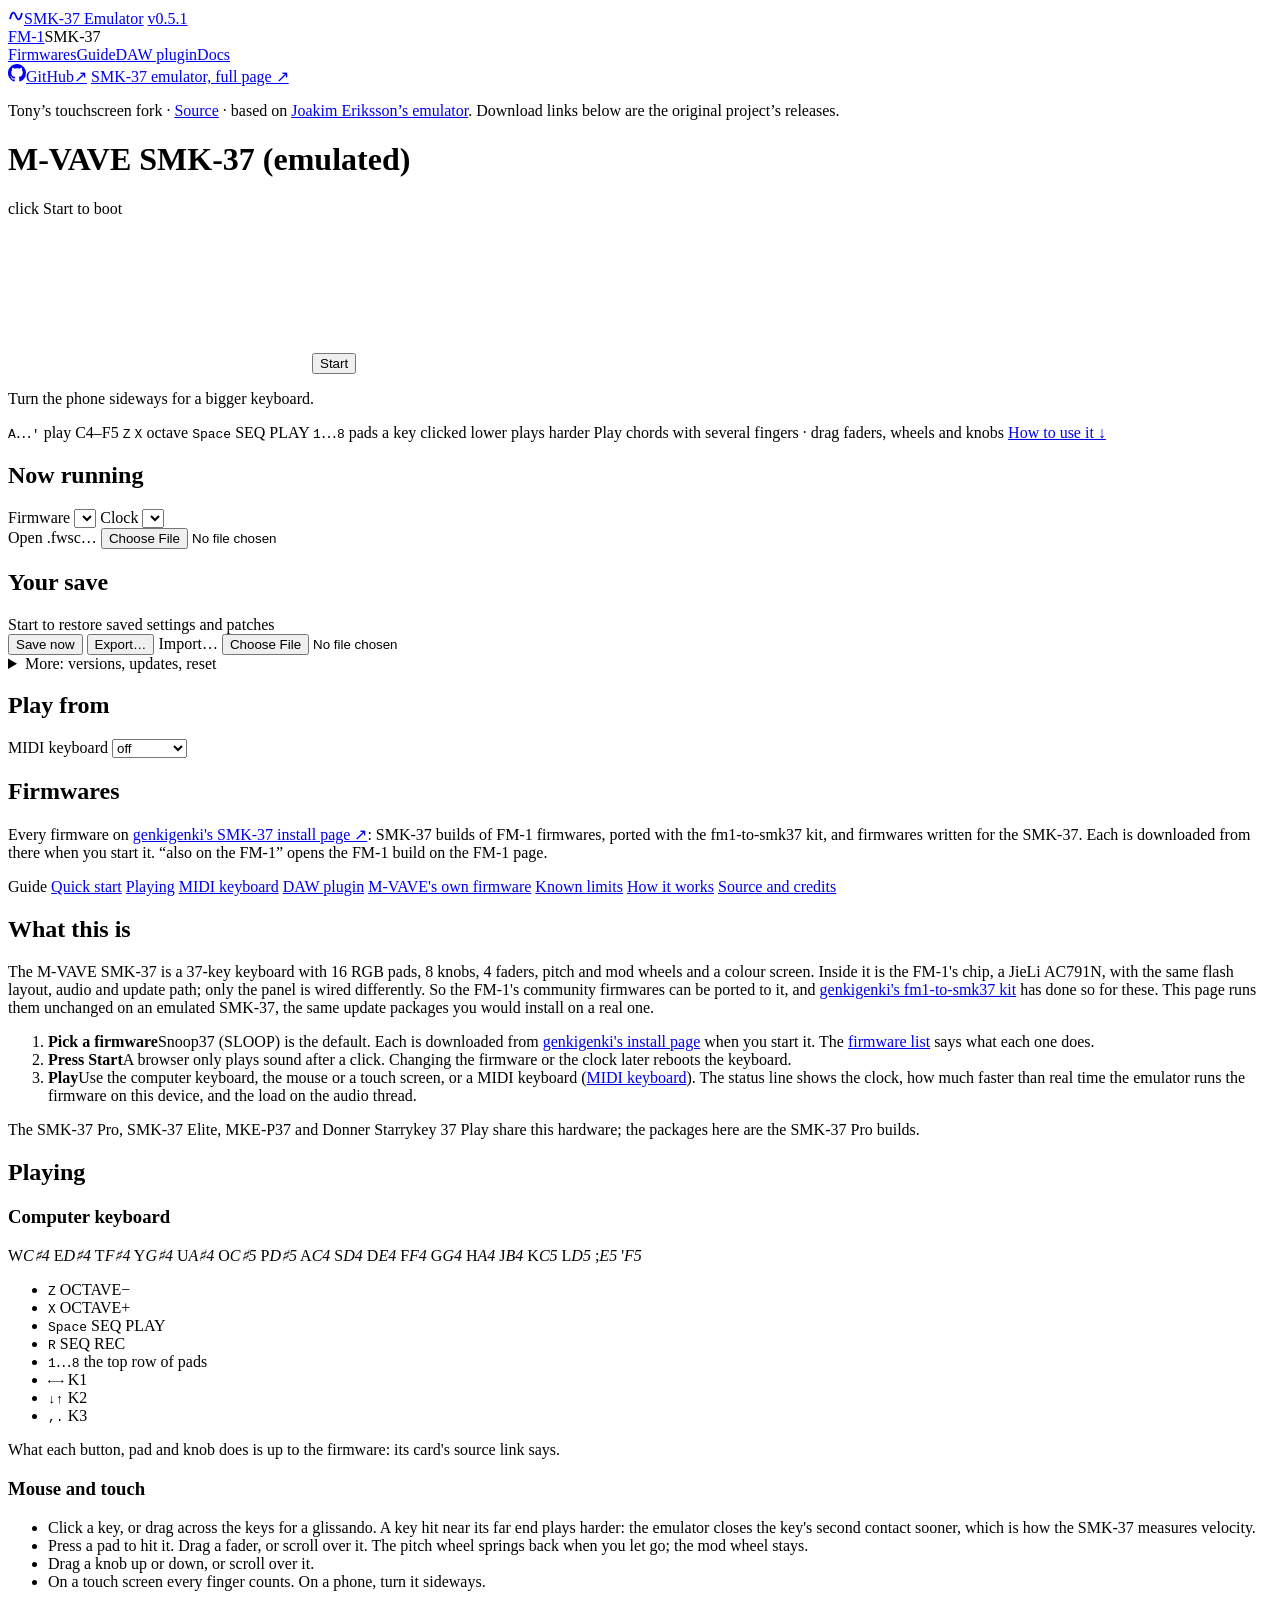
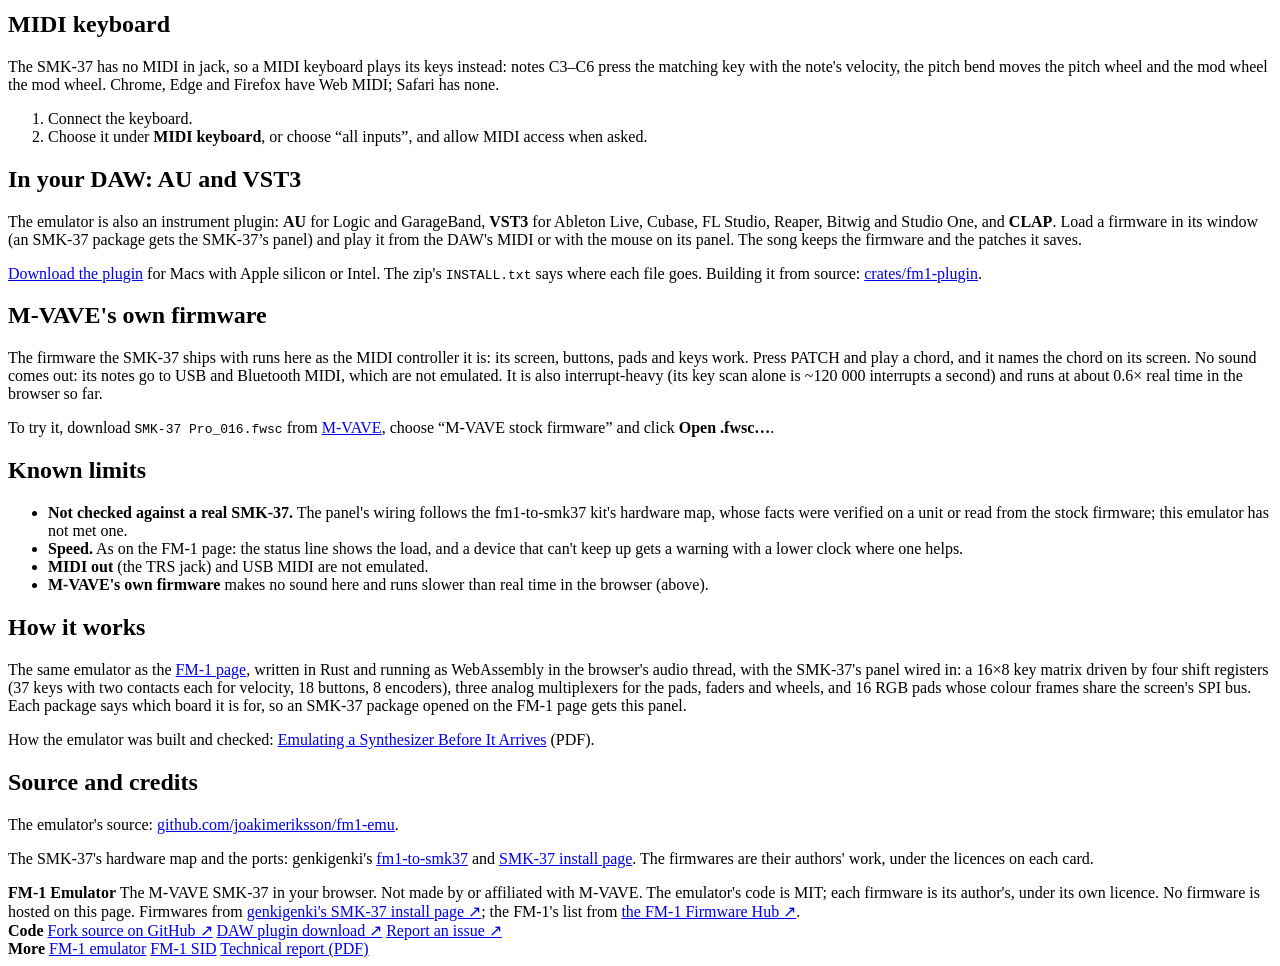
==== web/smk37/index.html @ 3d10736e "Fix browser touch ownership and publish fm1-emu-touch with Pages" ====
<!doctype html>
<html lang="en" data-device="smk37">
<head>
<meta charset="utf-8">
<meta name="viewport" content="width=device-width, initial-scale=1, viewport-fit=cover">
<title>SMK-37 Emulator</title>
<meta name="description" content="The M-VAVE SMK-37 keyboard emulated in the browser, running the community firmwares ported to it from the FM-1: the same chip, its keys, pads, faders, wheels and screen in WebAssembly.">
<meta property="og:type" content="website">
<meta property="og:title" content="SMK-37 Emulator">
<meta property="og:description" content="The M-VAVE SMK-37 keyboard emulated in the browser, running the community firmwares ported to it from the FM-1: the same chip, its keys, pads, faders, wheels and screen in WebAssembly.">
<meta property="og:url" content="https://t0nyz0.github.io/fm1-emu-touch/smk37/">
<meta property="og:image" content="https://t0nyz0.github.io/fm1-emu-touch/smk37/og.png">
<meta property="og:image:width" content="1280">
<meta property="og:image:height" content="640">
<meta property="og:image:alt" content="The emulated SMK-37 with its 37 keys, 16 RGB pads, faders and wheels, running a community firmware">
<meta name="twitter:card" content="summary_large_image">
<link rel="icon" href="data:,">
<link rel="stylesheet" href="style.css">
<script>if (new URLSearchParams(location.search).get("embed") === "1") document.documentElement.setAttribute("data-embed", "");</script>
</head>
<body>
<header class="site">
  <div class="wrap">
    <a class="brand" href="../"><span class="logo" aria-hidden="true"><svg width="16" height="16" viewBox="0 0 16 16" fill="none" stroke="currentColor" stroke-width="1.8"><path d="M2 11C4 3 6 3 8 8s4 5 6-3"/></svg></span>SMK-37 Emulator</a>
    <!-- release:pill --><a class="ver" href="https://github.com/joakimeriksson/fm1-emu/releases/tag/v0.5.1" title="Release notes and downloads for 0.5.1">v0.5.1</a><!-- /release:pill -->
    <nav class="devices" aria-label="Device"><a href="../">FM-1</a><span aria-current="page">SMK-37</span></nav>
    <nav class="sitenav" aria-label="Site">
      <a href="#firmwares">Firmwares</a><a href="#guide">Guide</a><a href="#plugin">DAW plugin</a><a href="https://github.com/t0nyz0/fm1-emu-touch/blob/macos-direct-touch/README.md">Docs</a>
    </nav>
    <a class="gh" href="https://github.com/t0nyz0/fm1-emu-touch/tree/macos-direct-touch" aria-label="Source code on GitHub"><svg width="18" height="18" viewBox="0 0 16 16" fill="currentColor" aria-hidden="true"><path d="M8 0C3.58 0 0 3.58 0 8c0 3.54 2.29 6.53 5.47 7.59.4.07.55-.17.55-.38 0-.19-.01-.82-.01-1.49-2.01.37-2.53-.49-2.69-.94-.09-.23-.48-.94-.82-1.13-.28-.15-.68-.52-.01-.53.63-.01 1.08.58 1.23.82.72 1.21 1.87.87 2.33.66.07-.52.28-.87.51-1.07-1.78-.2-3.64-.89-3.64-3.95 0-.87.31-1.59.82-2.15-.08-.2-.36-1.02.08-2.12 0 0 .67-.21 2.2.82.64-.18 1.32-.27 2-.27.68 0 1.36.09 2 .27 1.53-1.04 2.2-.82 2.2-.82.44 1.1.16 1.92.08 2.12.51.56.82 1.27.82 2.15 0 3.07-1.87 3.75-3.65 3.95.29.25.54.73.54 1.48 0 1.07-.01 1.93-.01 2.2 0 .21.15.46.55.38A8.013 8.013 0 0016 8c0-4.42-3.58-8-8-8z"/></svg><span>GitHub</span><span class="arrow" aria-hidden="true">↗</span></a>
    <a class="embed-only" id="fullpage" href="./" target="_blank" rel="noopener">SMK-37 emulator, full page ↗</a>
  </div>
</header>
  <p class="wrap fork-note">Tony’s touchscreen fork · <a href="https://github.com/t0nyz0/fm1-emu-touch/tree/macos-direct-touch">Source</a> · based on <a href="https://github.com/joakimeriksson/fm1-emu">Joakim Eriksson’s emulator</a>. Download links below are the original project’s releases.</p>
<main>
  <div class="player">
    <div class="deck">
      <div class="deck-head">
        <h1 id="title">M-VAVE SMK-37 (emulated)</h1>
        <span id="status">click Start to boot</span>
      </div>
      <div id="perfwarn" role="alert" hidden>
        <p id="perfwarn-text"></p>
        <div class="acts">
          <button type="button" id="perfwarn-fix" class="primary"></button>
          <button type="button" id="perfwarn-copy" title="A short text about this device and how it kept up, to paste into a bug report">Copy a report</button>
          <a href="https://github.com/t0nyz0/fm1-emu-touch/issues/new" target="_blank" rel="noopener">Report on GitHub ↗</a>
          <button type="button" id="perfwarn-close" aria-label="Dismiss">✕</button>
        </div>
      </div>
      <div class="stage">
        <canvas id="panel" aria-label="SMK-37 front panel"></canvas>
        <button id="start">Start</button>
      </div>
      <p class="rotate">Turn the phone sideways for a bigger keyboard.</p>
      <p class="hint">
        <span class="keyb"><kbd>A</kbd>…<kbd>'</kbd> play C4–F5</span>
        <span class="keyb"><kbd>Z</kbd> <kbd>X</kbd> octave</span>
        <span class="keyb"><kbd>Space</kbd> SEQ PLAY</span>
        <span class="keyb"><kbd>1</kbd>…<kbd>8</kbd> pads</span>
        <span class="keyb">a key clicked lower plays harder</span>
        <span class="touch">Play chords with several fingers · drag faders, wheels and knobs</span>
        <a class="more" href="#guide">How to use it ↓</a>
      </p>
    </div>

    <aside class="side bar" aria-label="Firmware, saves and MIDI">
      <section class="box" aria-labelledby="h-now">
        <h2 class="eyebrow" id="h-now">Now running</h2>
        <p id="about"></p>
        <label id="fwlabel">Firmware <select id="fw" aria-label="Firmware"></select></label>
        <label>Clock <select id="mhz" aria-label="Emulated clock"></select></label>
        <div class="row">
          <label class="file">Open .fwsc… <input type="file" id="open"></label>
          <label class="file" hidden>DX7 bank… <input type="file" id="bank"></label>
          <span id="bankname" class="dim" hidden></span>
        </div>
      </section>

      <section class="box save-box" aria-labelledby="h-save">
        <h2 class="eyebrow" id="h-save">Your save</h2>
        <span id="save-status" role="status" aria-live="polite">Start to restore saved settings and patches</span>
        <div class="row save-actions">
          <button type="button" id="save-now">Save now</button>
          <button type="button" id="export-save">Export…</button>
          <label class="file">Import… <input type="file" id="import-save" accept=".json,.fm1save"></label>
        </div>
        <details class="save-controls">
          <summary>More: versions, updates, reset</summary>
          <div class="save-actions">
            <button type="button" id="browse-saves">Browse saved firmwares</button>
            <select id="saved-versions" aria-label="Saved firmware versions"></select>
            <button type="button" id="open-saved-version">Open saved firmware</button>
            <button type="button" id="update-firmware">Check for firmware updates</button>
            <button type="button" id="reset-save">Reset saved flash…</button>
          </div>
          <p>Settings and patches written to flash are saved automatically. Use the firmware’s own save
            command for patch edits. Backups contain saved flash and community firmware. For M-VAVE firmware, the
            recipient must open their own matching .fwsc first. Browse saved firmwares to reopen
            older versions or local files. Clearing browser data removes local saves.</p>
        </details>
      </section>

      <section class="box" aria-labelledby="h-play-from">
        <h2 class="eyebrow" id="h-play-from">Play from</h2>
        <label id="midiin" title="A MIDI keyboard plays the SMK-37's keys (notes C3..C6, with velocity) and its wheels (pitch bend, mod wheel)">MIDI keyboard <span class="sel"><span id="midiact" aria-hidden="true"></span><select id="midi" aria-label="MIDI input"><option value="">off</option><option value="*">all inputs</option></select></span></label>
        <label id="midichl" hidden>Channel
          <select id="midich" aria-label="MIDI channel"><option value="0">as sent</option></select></label>
      </section>
    </aside>
  </div>

  <section id="firmwares" class="library" aria-labelledby="h-fw">
    <h2 id="h-fw">Firmwares</h2>
    <p>Every firmware on <a href="https://genkigenki.github.io/smk37/">genkigenki's SMK-37 install page ↗</a>: SMK-37
      builds of FM-1 firmwares, ported with the fm1-to-smk37 kit, and firmwares written for the SMK-37. Each is
      downloaded from there when you start it. “also on the FM-1” opens the FM-1 build on the FM-1 page.</p>
    <ul class="cards" id="fwlist"></ul>
  </section>

  <div class="guide" id="guide">
    <nav class="toc" aria-label="Guide">
      <span class="eyebrow">Guide</span>
      <a href="#start-here">Quick start</a>
      <a href="#playing">Playing</a>
      <a href="#midi-in">MIDI keyboard</a>
      <a href="#plugin">DAW plugin</a>
      <a href="#stock">M-VAVE's own firmware</a>
      <a href="#limits">Known limits</a>
      <a href="#how">How it works</a>
      <a href="#credits">Source and credits</a>
    </nav>
    <div class="article">
      <section id="start-here" aria-labelledby="h-start">
        <h2 id="h-start">What this is</h2>
        <p class="lead">The M-VAVE SMK-37 is a 37-key keyboard with 16 RGB pads, 8 knobs, 4 faders, pitch and mod
          wheels and a colour screen. Inside it is the FM-1's chip, a JieLi AC791N, with the same flash layout, audio and
          update path; only the panel is wired differently. So the FM-1's community firmwares can be ported to it, and
          <a href="https://github.com/genkigenki/fm1-to-smk37">genkigenki's fm1-to-smk37 kit</a> has done so for these.
          This page runs them unchanged on an emulated SMK-37, the same update packages you would install on a real one.</p>
        <ol class="steps">
          <li><b>Pick a firmware</b>Snoop37 (SLOOP) is the default. Each is downloaded from
            <a href="https://genkigenki.github.io/smk37/">genkigenki's install page</a> when you start it. The
            <a href="#firmwares">firmware list</a> says what each one does.</li>
          <li><b>Press Start</b>A browser only plays sound after a click. Changing the firmware or the clock later
            reboots the keyboard.</li>
          <li><b>Play</b>Use the computer keyboard, the mouse or a touch screen, or a MIDI keyboard
            (<a href="#midi-in">MIDI keyboard</a>). The status line shows the clock, how much faster than real
            time the emulator runs the firmware on this device, and the load on the audio thread.</li>
        </ol>
        <p>The SMK-37 Pro, SMK-37 Elite, MKE-P37 and Donner Starrykey 37 Play share this hardware; the packages here
          are the SMK-37 Pro builds.</p>
      </section>

      <section id="playing" aria-labelledby="h-play">
        <h2 id="h-play">Playing</h2>
        <h3>Computer keyboard</h3>
        <div class="piano" role="img" aria-label="Computer keys and the notes they play: A C4, W C sharp 4, S D4, E D sharp 4, D E4, F F4, T F sharp 4, G G4, Y G sharp 4, H A4, U A sharp 4, J B4, K C5, O C sharp 5, L D5, P D sharp 5, semicolon E5, apostrophe F5">
          <span class="b" style="grid-column-start:2">W<i>C♯4</i></span>
          <span class="b" style="grid-column-start:4">E<i>D♯4</i></span>
          <span class="b" style="grid-column-start:8">T<i>F♯4</i></span>
          <span class="b" style="grid-column-start:10">Y<i>G♯4</i></span>
          <span class="b" style="grid-column-start:12">U<i>A♯4</i></span>
          <span class="b" style="grid-column-start:16">O<i>C♯5</i></span>
          <span class="b" style="grid-column-start:18">P<i>D♯5</i></span>
          <span class="w" style="grid-column-start:1">A<i>C4</i></span>
          <span class="w" style="grid-column-start:3">S<i>D4</i></span>
          <span class="w" style="grid-column-start:5">D<i>E4</i></span>
          <span class="w" style="grid-column-start:7">F<i>F4</i></span>
          <span class="w" style="grid-column-start:9">G<i>G4</i></span>
          <span class="w" style="grid-column-start:11">H<i>A4</i></span>
          <span class="w" style="grid-column-start:13">J<i>B4</i></span>
          <span class="w" style="grid-column-start:15">K<i>C5</i></span>
          <span class="w" style="grid-column-start:17">L<i>D5</i></span>
          <span class="w" style="grid-column-start:19">;<i>E5</i></span>
          <span class="w" style="grid-column-start:21">'<i>F5</i></span>
        </div>
        <ul class="map" aria-label="Buttons, pads and knobs">
          <li><kbd>Z</kbd> OCTAVE−</li><li><kbd>X</kbd> OCTAVE+</li><li><kbd>Space</kbd> SEQ PLAY</li><li><kbd>R</kbd> SEQ REC</li>
          <li><kbd>1</kbd>…<kbd>8</kbd> the top row of pads</li>
          <li><kbd>←</kbd><kbd>→</kbd> K1</li><li><kbd>↓</kbd><kbd>↑</kbd> K2</li><li><kbd>,</kbd><kbd>.</kbd> K3</li>
        </ul>
        <p class="dim">What each button, pad and knob does is up to the firmware: its card's source link says.</p>
        <h3>Mouse and touch</h3>
        <ul>
          <li>Click a key, or drag across the keys for a glissando. A key hit near its far end plays harder: the
            emulator closes the key's second contact sooner, which is how the SMK-37 measures velocity.</li>
          <li>Press a pad to hit it. Drag a fader, or scroll over it. The pitch wheel springs back when you let go; the
            mod wheel stays.</li>
          <li>Drag a knob up or down, or scroll over it.</li>
          <li>On a touch screen every finger counts. On a phone, turn it sideways.</li>
        </ul>
      </section>

      <section id="midi-in" aria-labelledby="h-midi">
        <h2 id="h-midi">MIDI keyboard</h2>
        <p>The SMK-37 has no MIDI in jack, so a MIDI keyboard plays its keys instead: notes C3–C6 press the matching
          key with the note's velocity, the pitch bend moves the pitch wheel and the mod wheel the mod wheel.
          Chrome, Edge and Firefox have Web MIDI; Safari has none.</p>
        <ol>
          <li>Connect the keyboard.</li>
          <li>Choose it under <b>MIDI keyboard</b>, or choose “all inputs”, and allow MIDI access when asked.</li>
        </ol>
      </section>

      <section id="plugin" aria-labelledby="h-plugin">
        <h2 id="h-plugin">In your DAW: AU and VST3</h2>
        <p>The emulator is also an instrument plugin: <b>AU</b> for Logic and GarageBand, <b>VST3</b> for Ableton
          Live, Cubase, FL Studio, Reaper, Bitwig and Studio One, and <b>CLAP</b>. Load a firmware in its window (an SMK-37 package gets the SMK-37’s panel)
          and play it from the DAW's MIDI or with the mouse on its panel. The song keeps the firmware and the
          patches it saves.</p>
        <p><a href="https://github.com/joakimeriksson/fm1-emu/releases/latest">Download the plugin</a> for Macs with
          Apple silicon or Intel. The zip's <code>INSTALL.txt</code> says where each file goes. Building it from source:
          <a href="https://github.com/joakimeriksson/fm1-emu/tree/master/crates/fm1-plugin">crates/fm1-plugin</a>.</p>
      </section>

      <section id="stock" aria-labelledby="h-stock">
        <h2 id="h-stock">M-VAVE's own firmware</h2>
        <p>The firmware the SMK-37 ships with runs here as the MIDI controller it is: its screen, buttons, pads and keys
          work. Press PATCH and play a chord, and it names the chord on its screen. No sound comes out: its notes go to
          USB and Bluetooth MIDI, which are not emulated. It is also interrupt-heavy (its key scan alone is ~120 000
          interrupts a second) and runs at about 0.6× real time in the browser so far.</p>
        <p>To try it, download <code>SMK-37 Pro_016.fwsc</code> from
          <a href="https://yms-file-store.oss-cn-hongkong.aliyuncs.com/software/firmware/SMK-37Pro/SMK-37%20Pro_016.fwsc">M-VAVE</a>,
          choose “M-VAVE stock firmware” and click <b>Open .fwsc…</b>.</p>
      </section>

      <section id="limits" aria-labelledby="h-limits">
        <h2 id="h-limits">Known limits</h2>
        <ul>
          <li><b>Not checked against a real SMK-37.</b> The panel's wiring follows the fm1-to-smk37 kit's hardware
            map, whose facts were verified on a unit or read from the stock firmware; this emulator has not met one.</li>
          <li><b>Speed.</b> As on the FM-1 page: the status line shows the load, and a device that can't keep up gets
            a warning with a lower clock where one helps.</li>
          <li><b>MIDI out</b> (the TRS jack) and USB MIDI are not emulated.</li>
          <li><b>M-VAVE's own firmware</b> makes no sound here and runs slower than real time in the browser (above).</li>
        </ul>
      </section>

      <section id="how" aria-labelledby="h-how">
        <h2 id="h-how">How it works</h2>
        <p>The same emulator as the <a href="../">FM-1 page</a>, written in Rust and running as WebAssembly in the
          browser's audio thread, with the SMK-37's panel wired in: a 16×8 key matrix driven by four shift registers
          (37 keys with two contacts each for velocity, 18 buttons, 8 encoders), three analog multiplexers for the pads,
          faders and wheels, and 16 RGB pads whose colour frames share the screen's SPI bus. Each package says which
          board it is for, so an SMK-37 package opened on the FM-1 page gets this panel.</p>
        <p>How the emulator was built and checked: <a href="../fm1-emu-report.pdf">Emulating a Synthesizer Before It
          Arrives</a> (PDF).</p>
      </section>

      <section id="credits" aria-labelledby="h-credits">
        <h2 id="h-credits">Source and credits</h2>
        <p>The emulator's source:
          <a href="https://github.com/joakimeriksson/fm1-emu">github.com/joakimeriksson/fm1-emu</a>.</p>
        <p>The SMK-37's hardware map and the ports: genkigenki's
          <a href="https://github.com/genkigenki/fm1-to-smk37">fm1-to-smk37</a> and
          <a href="https://genkigenki.github.io/smk37/">SMK-37 install page</a>. The firmwares are their authors' work,
          under the licences on each card.</p>
      </section>
    </div>
  </div>
</main>
<footer class="site">
  <div class="wrap">
    <div class="about-site">
      <b>FM-1 Emulator</b>
      <span>The M-VAVE SMK-37 in your browser. Not made by or affiliated with M-VAVE. The emulator's code is
        MIT; each firmware is its author's, under its own licence. No firmware is hosted on this page.</span>
      <span>Firmwares from <a href="https://genkigenki.github.io/smk37/">genkigenki's SMK-37 install page ↗</a>;
        the FM-1's list from <a href="https://thefirmwarehub.com/">the FM-1 Firmware Hub ↗</a>.</span>
    </div>
    <div class="col">
      <b>Code</b>
      <a href="https://github.com/t0nyz0/fm1-emu-touch/tree/macos-direct-touch">Fork source on GitHub ↗</a>
      <a href="https://github.com/joakimeriksson/fm1-emu/releases/latest">DAW plugin download ↗</a>
      <a href="https://github.com/t0nyz0/fm1-emu-touch/issues/new">Report an issue ↗</a>
    </div>
    <div class="col">
      <b>More</b>
      <a href="../">FM-1 emulator</a>
      <a href="../fm1-sid/">FM-1 SID</a>
      <a href="../fm1-emu-report.pdf">Technical report (PDF)</a>
    </div>
  </div>
</footer>
<script type="module" src="main.js"></script>
</body>
</html>
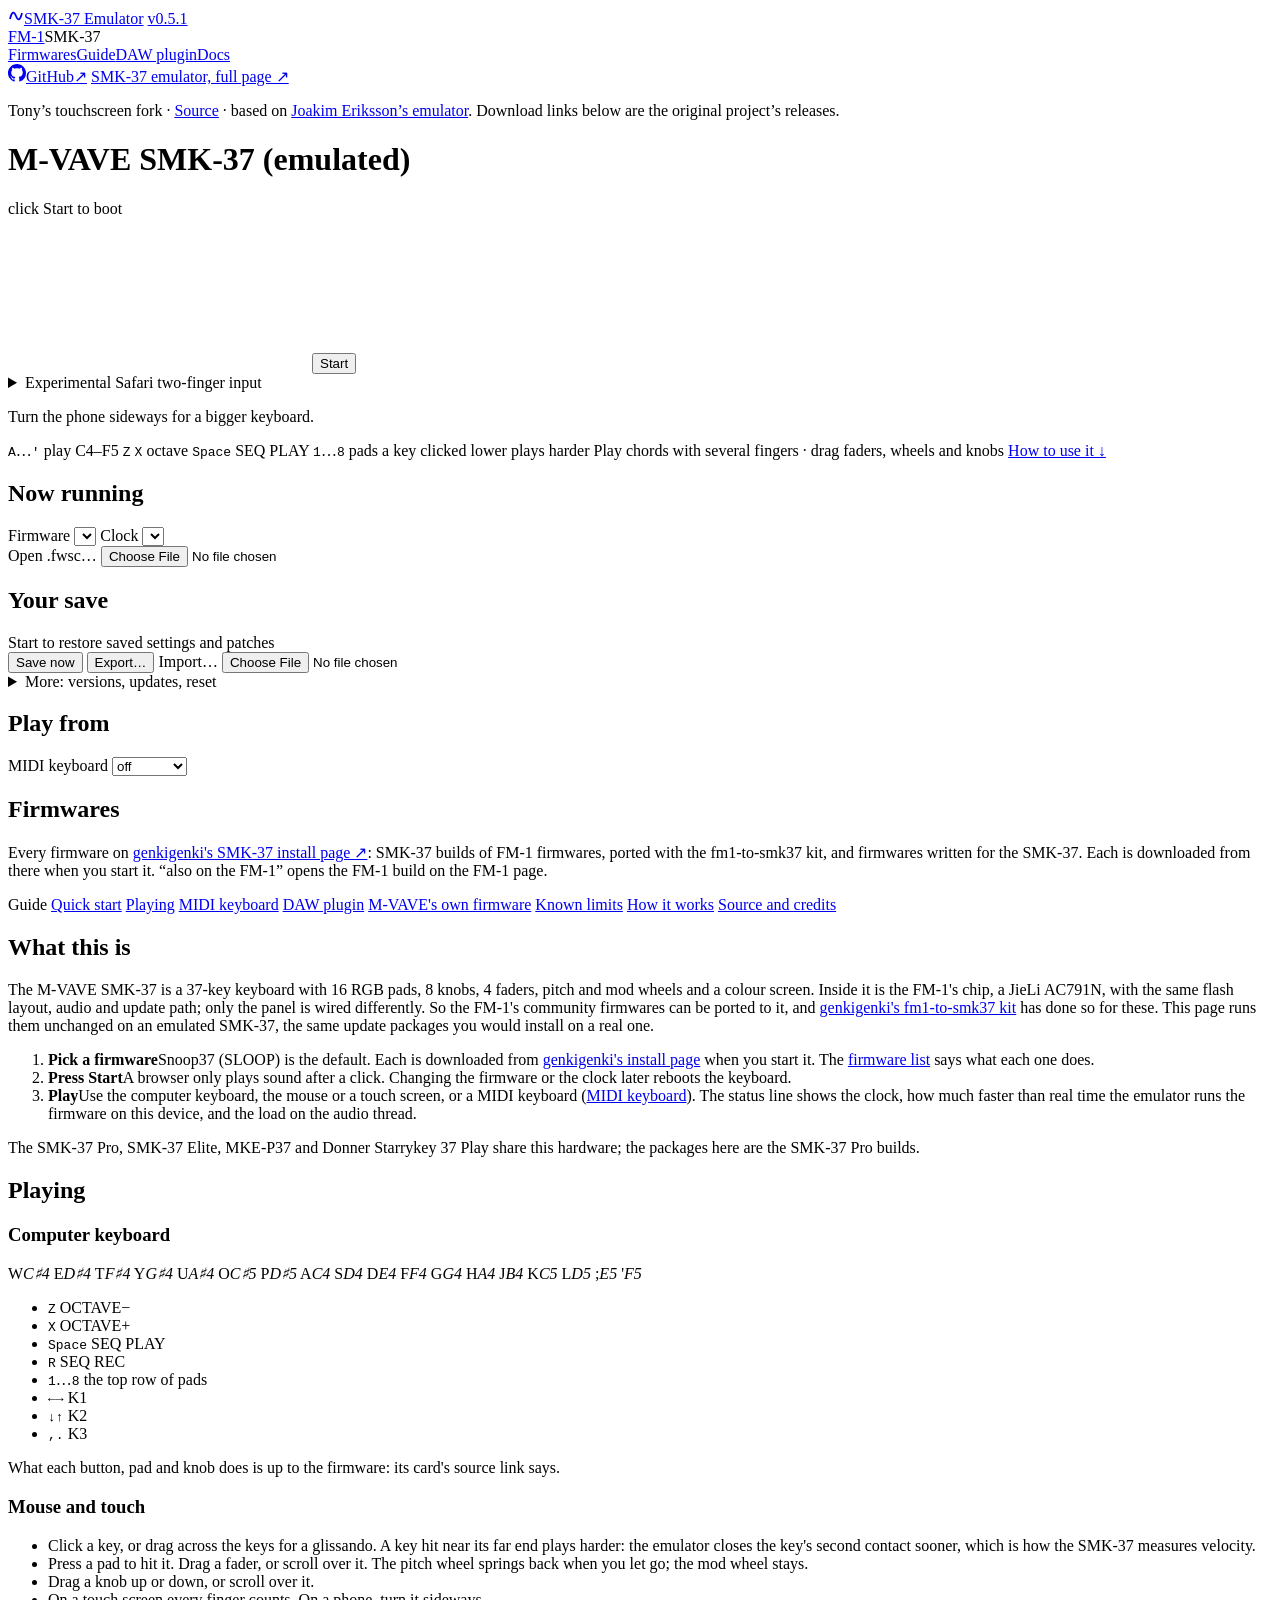
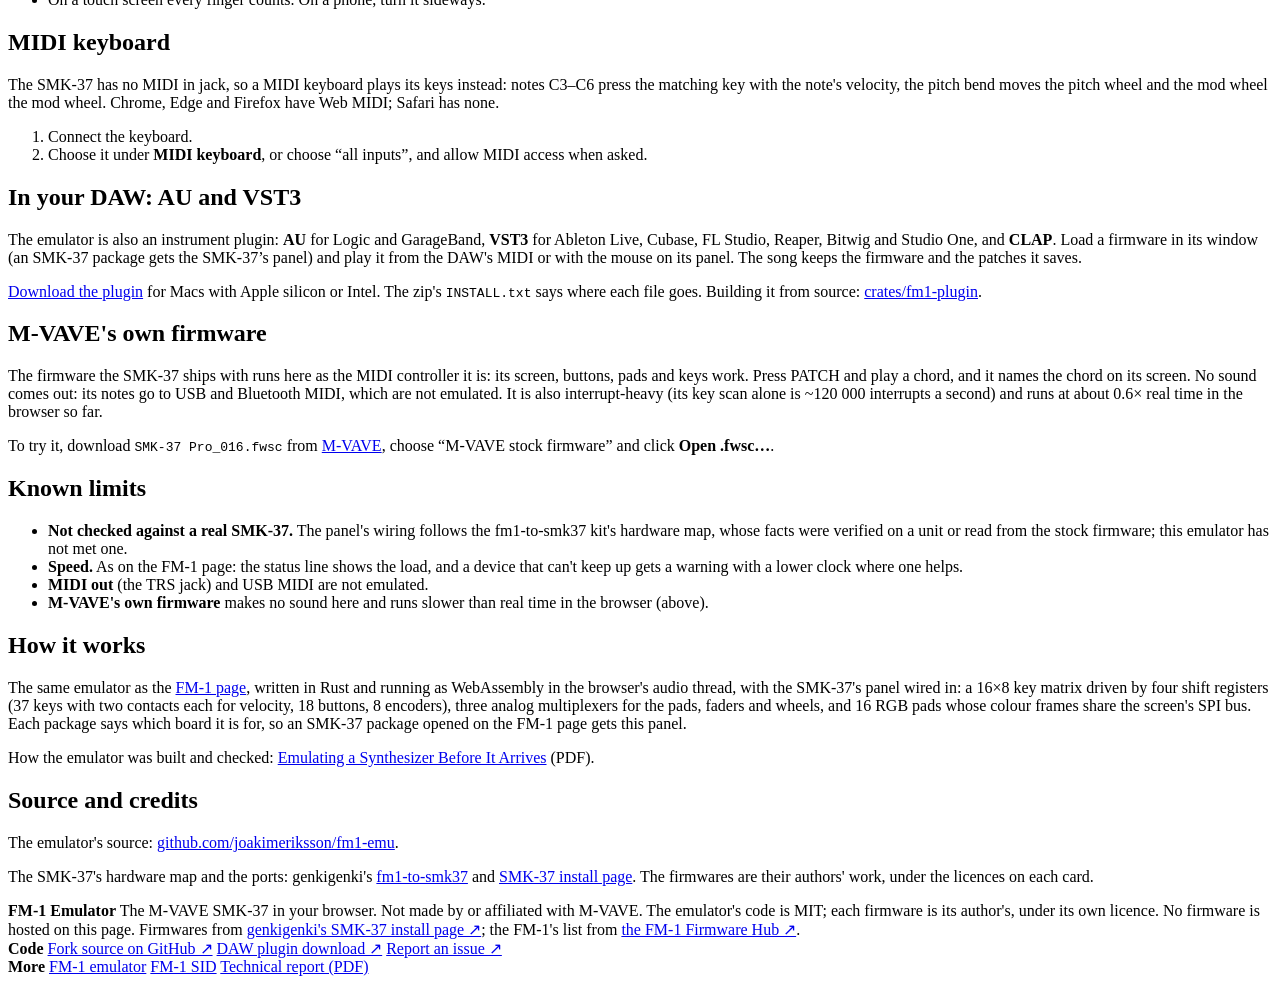
==== commit 990a326c: "Port dependency-free browser gesture controls into FM-1 Normalize wheel units and isolate encoder re" ====
--- a/web/smk37/index.html
+++ b/web/smk37/index.html
@@ -52,6 +52,17 @@
         <canvas id="panel" aria-label="SMK-37 front panel"></canvas>
         <button id="start">Start</button>
       </div>
+      <details class="touch-experiment">
+        <summary>Experimental Safari two-finger input</summary>
+        <p>Estimates two positions from Safari gestures. Short moving notes only: notes stop after
+          0.5 seconds without updates. Independent finger lifts and motionless chords are not supported.</p>
+        <div class="touch-actions">
+          <label><input type="checkbox" id="touch-estimates"> Enable estimated two-note trial</label>
+          <button type="button" id="touch-rearm" disabled>Re-arm</button>
+          <button type="button" id="touch-release">Release local notes</button>
+        </div>
+        <p id="touch-status" role="status" aria-live="polite">Off. Normal pointer, keyboard and MIDI controls are active.</p>
+      </details>
       <p class="rotate">Turn the phone sideways for a bigger keyboard.</p>
       <p class="hint">
         <span class="keyb"><kbd>A</kbd>…<kbd>'</kbd> play C4–F5</span>
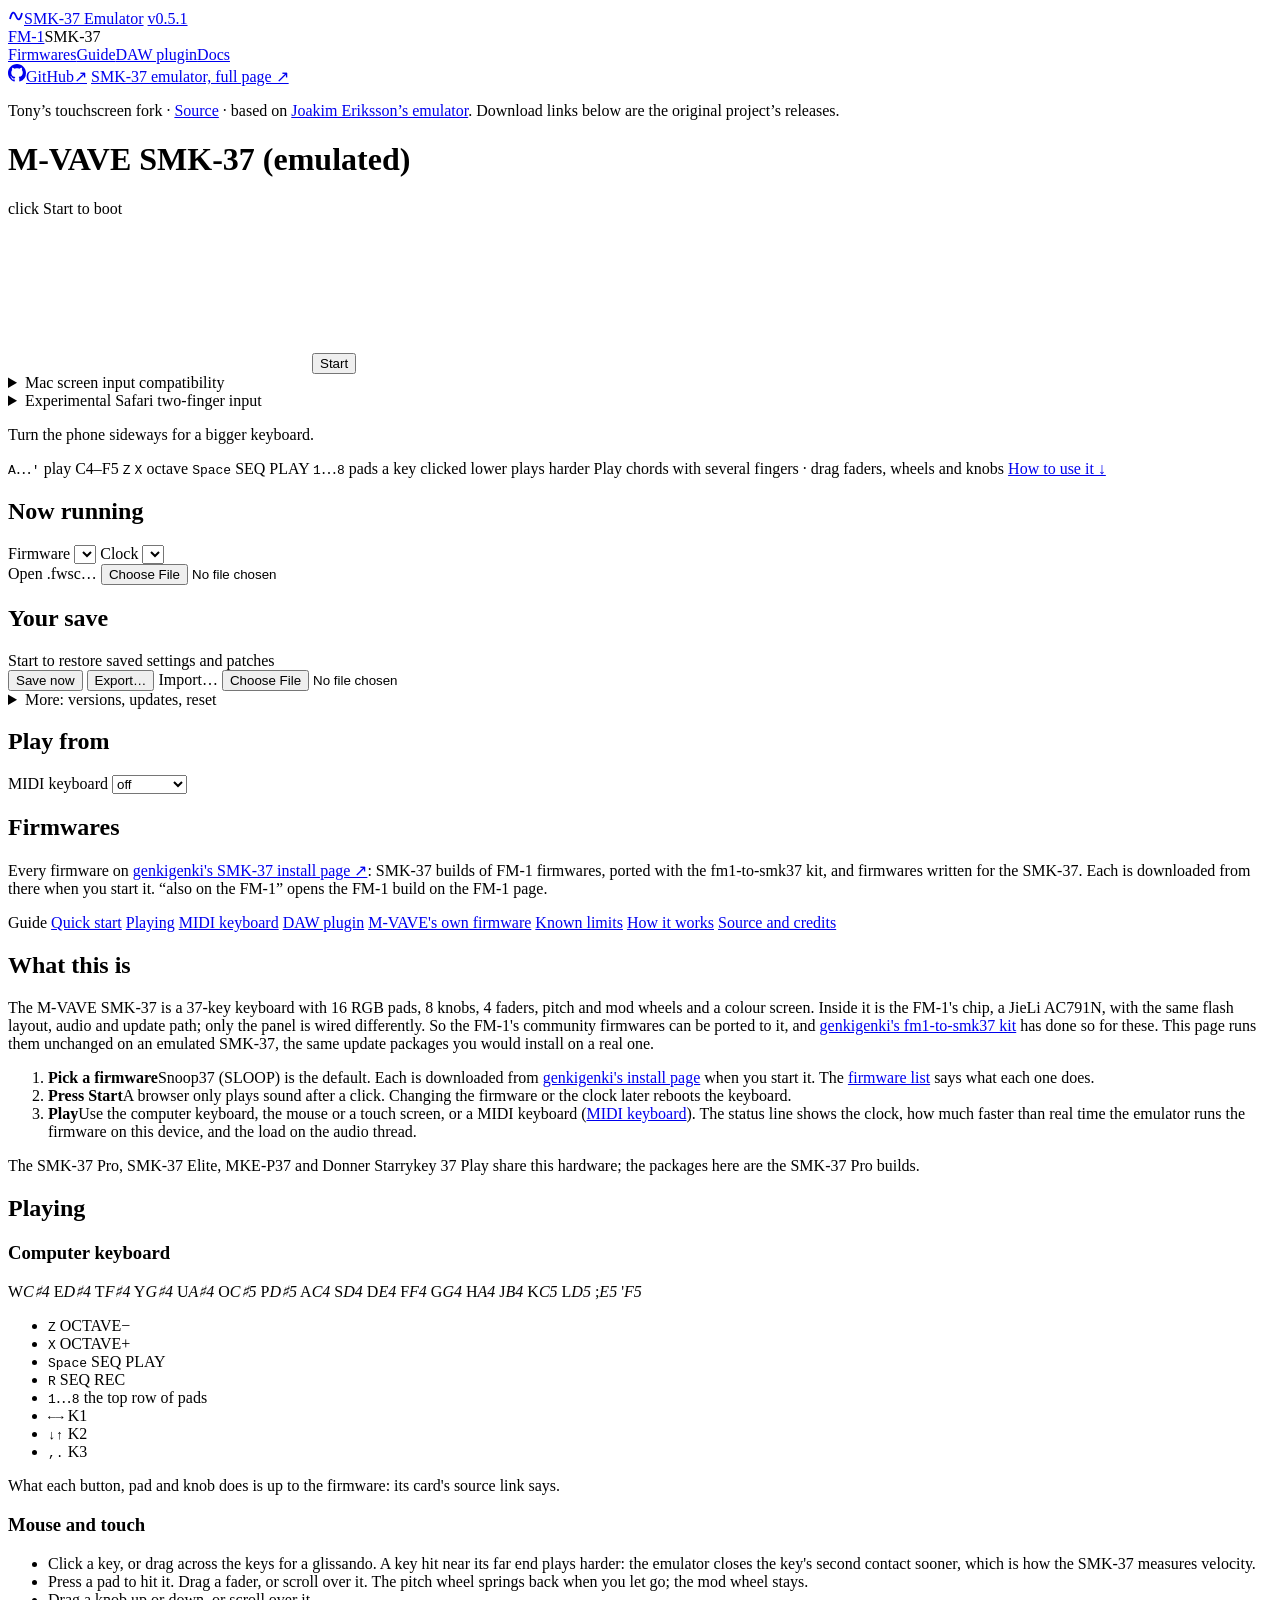
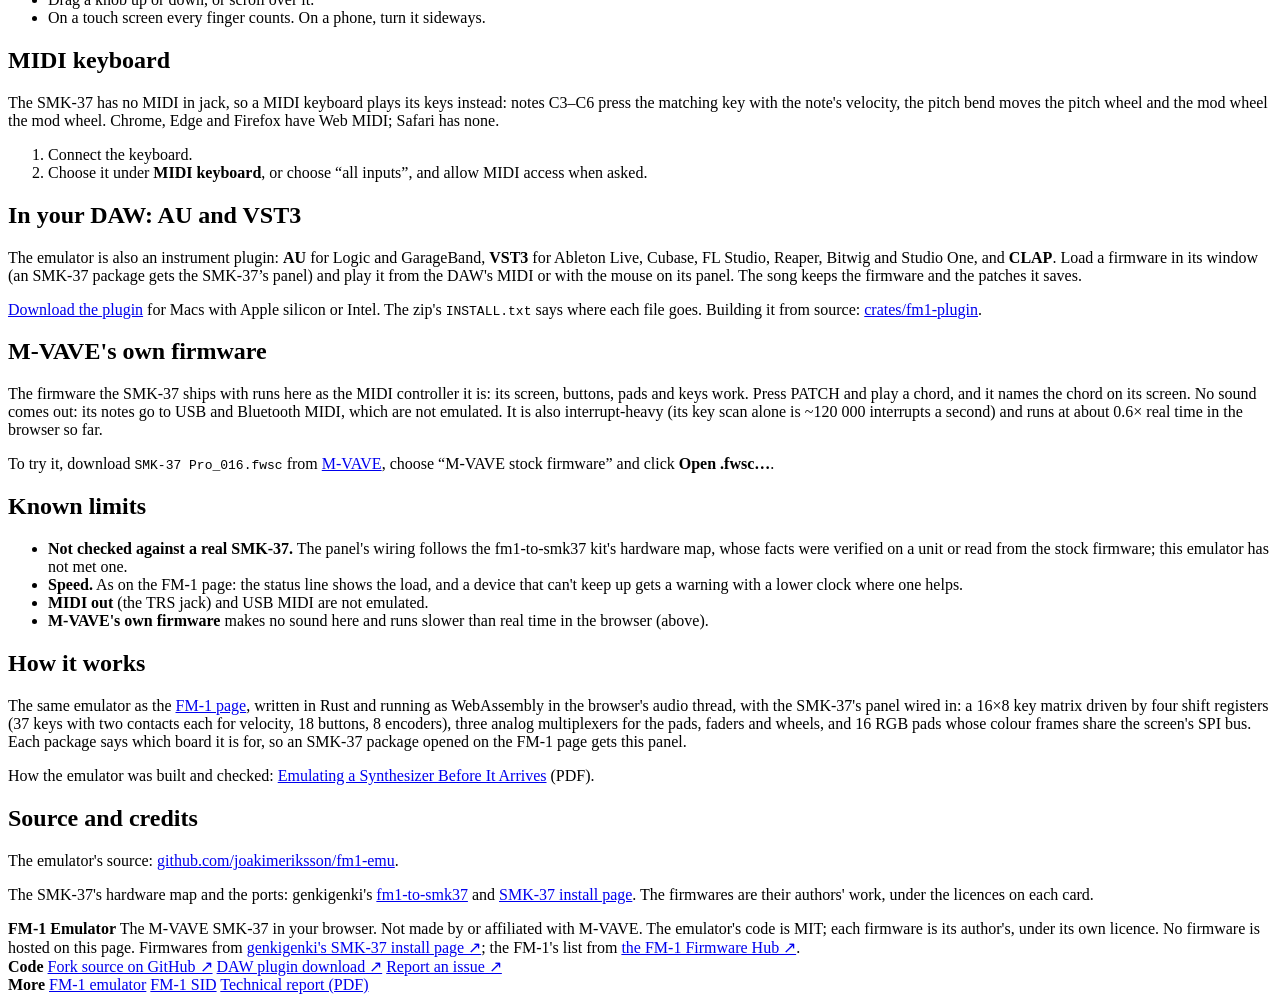
==== commit 55c22317: "Guard unsupported gesture mode and add Mac screen compatibility Keep ordinary input active when Safa" ====
--- a/web/smk37/index.html
+++ b/web/smk37/index.html
@@ -52,6 +52,21 @@
         <canvas id="panel" aria-label="SMK-37 front panel"></canvas>
         <button id="start">Start</button>
       </div>
+      <details class="touch-experiment" id="screen-input-help">
+        <summary>Mac screen input compatibility</summary>
+        <p>For screen holds reported as right-clicks. This mode also lets real right-clicks play piano
+          keys. It provides one pointer; it does not add independent fingers.</p>
+        <div class="touch-actions">
+          <label><input type="checkbox" id="screen-compat"> Enable single-pointer compatibility</label>
+        </div>
+        <p id="screen-input-status" role="status" aria-live="polite">Off. Normal input is active.</p>
+        <p>After Start, hold one screen finger on a piano key for a second, then lift.</p>
+        <details>
+          <summary>Input report · stays on this page</summary>
+          <pre id="screen-input-report" aria-label="Recent panel input events">No input recorded.</pre>
+          <button type="button" id="screen-report-copy">Copy input report</button>
+        </details>
+      </details>
       <details class="touch-experiment">
         <summary>Experimental Safari two-finger input</summary>
         <p>Estimates two positions from Safari gestures. Short moving notes only: notes stop after
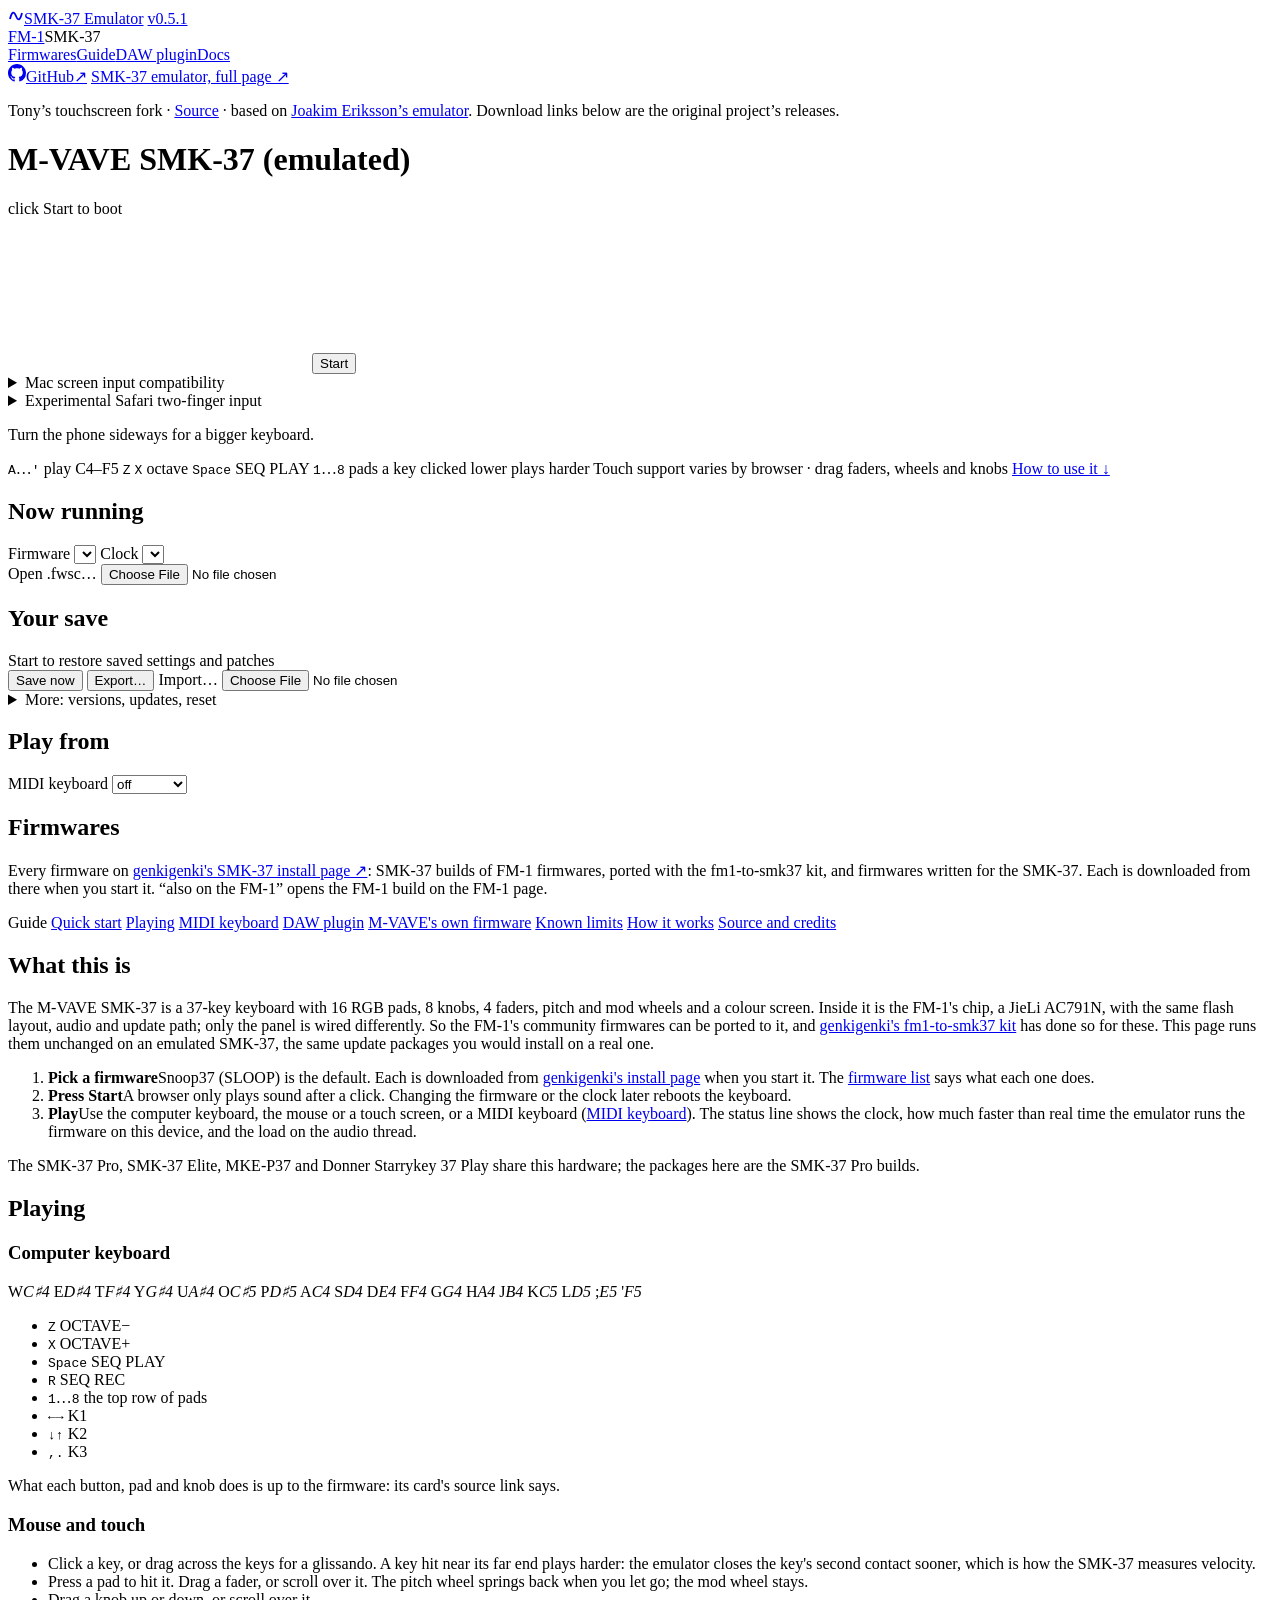
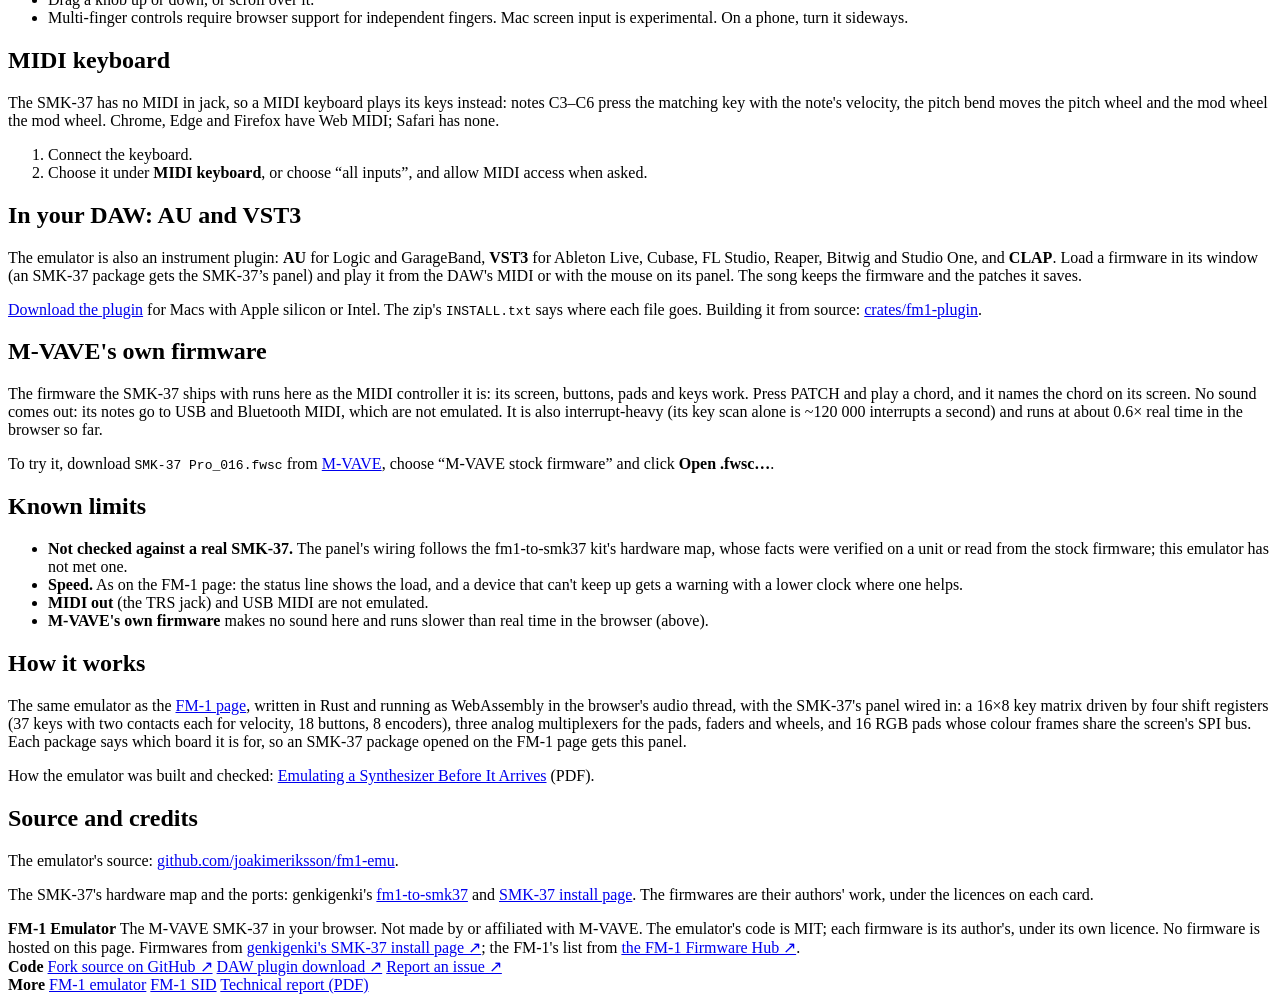
==== commit 8cdca934: "Preserve emulated piano taps and freeze browser input reports" ====
--- a/web/smk37/index.html
+++ b/web/smk37/index.html
@@ -55,16 +55,25 @@
       <details class="touch-experiment" id="screen-input-help">
         <summary>Mac screen input compatibility</summary>
         <p>For screen holds reported as right-clicks. This mode also lets real right-clicks play piano
-          keys. It provides one pointer; it does not add independent fingers.</p>
+          keys. Short completed clicks get a 20 ms minimum note. It provides one pointer; it does not add independent fingers.</p>
         <div class="touch-actions">
           <label><input type="checkbox" id="screen-compat"> Enable single-pointer compatibility</label>
         </div>
         <p id="screen-input-status" role="status" aria-live="polite">Off. Normal input is active.</p>
-        <p>After Start, hold one screen finger on a piano key for a second, then lift.</p>
+        <p>Start the emulator, then start input capture. Hold one screen finger on a piano key for two seconds,
+          lift, then stop capture. The report freezes so scrolling or copying cannot replace the test.</p>
         <details>
           <summary>Input report · stays on this page</summary>
+          <div class="touch-actions">
+            <button type="button" id="screen-capture-start">Start input capture</button>
+            <button type="button" id="screen-capture-stop" disabled>Stop input capture</button>
+          </div>
+          <p id="screen-capture-status" role="status" aria-live="polite">Capture is stopped.</p>
           <pre id="screen-input-report" aria-label="Recent panel input events">No input recorded.</pre>
-          <button type="button" id="screen-report-copy">Copy input report</button>
+          <div class="touch-actions">
+            <button type="button" id="screen-report-copy">Copy input report</button>
+            <button type="button" id="screen-report-save">Save input report</button>
+          </div>
         </details>
       </details>
       <details class="touch-experiment">
@@ -85,7 +94,7 @@
         <span class="keyb"><kbd>Space</kbd> SEQ PLAY</span>
         <span class="keyb"><kbd>1</kbd>…<kbd>8</kbd> pads</span>
         <span class="keyb">a key clicked lower plays harder</span>
-        <span class="touch">Play chords with several fingers · drag faders, wheels and knobs</span>
+        <span class="touch">Touch support varies by browser · drag faders, wheels and knobs</span>
         <a class="more" href="#guide">How to use it ↓</a>
       </p>
     </div>
@@ -214,7 +223,7 @@
           <li>Press a pad to hit it. Drag a fader, or scroll over it. The pitch wheel springs back when you let go; the
             mod wheel stays.</li>
           <li>Drag a knob up or down, or scroll over it.</li>
-          <li>On a touch screen every finger counts. On a phone, turn it sideways.</li>
+          <li>Multi-finger controls require browser support for independent fingers. Mac screen input is experimental. On a phone, turn it sideways.</li>
         </ul>
       </section>
 
